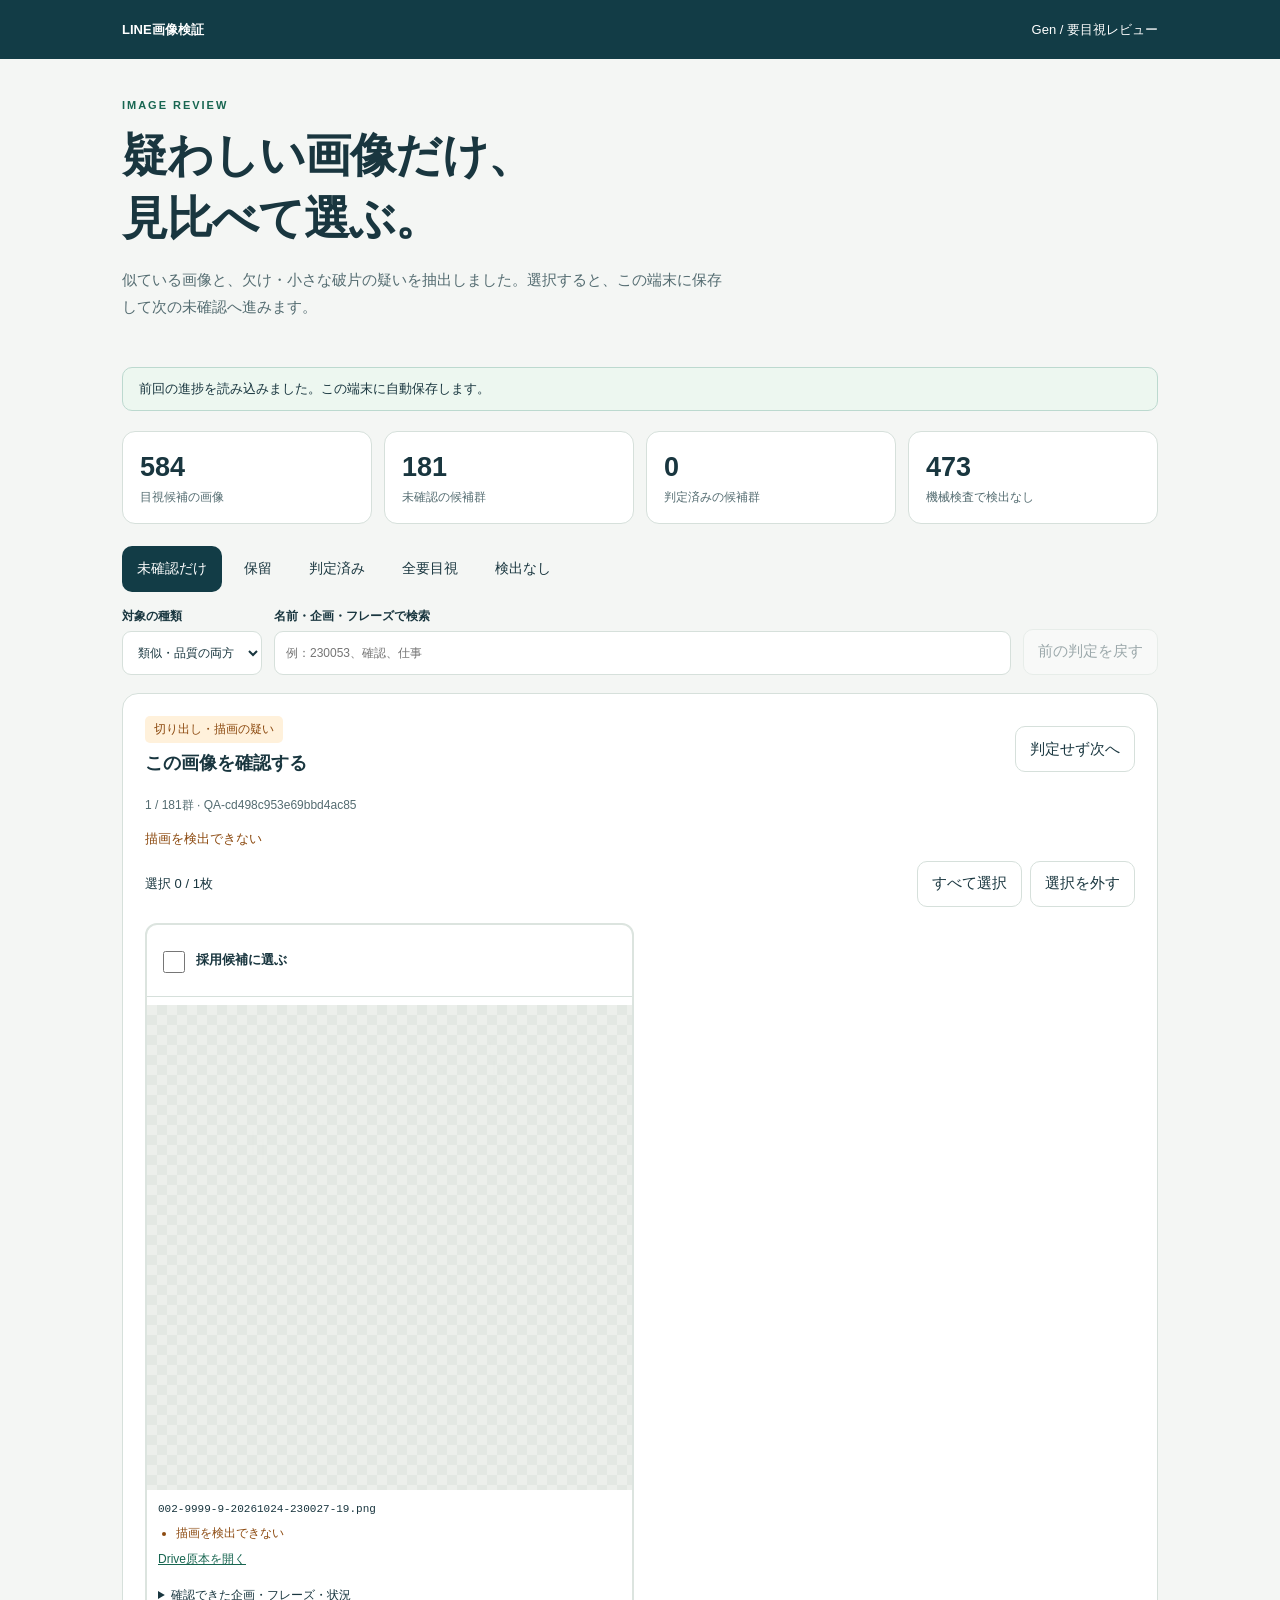
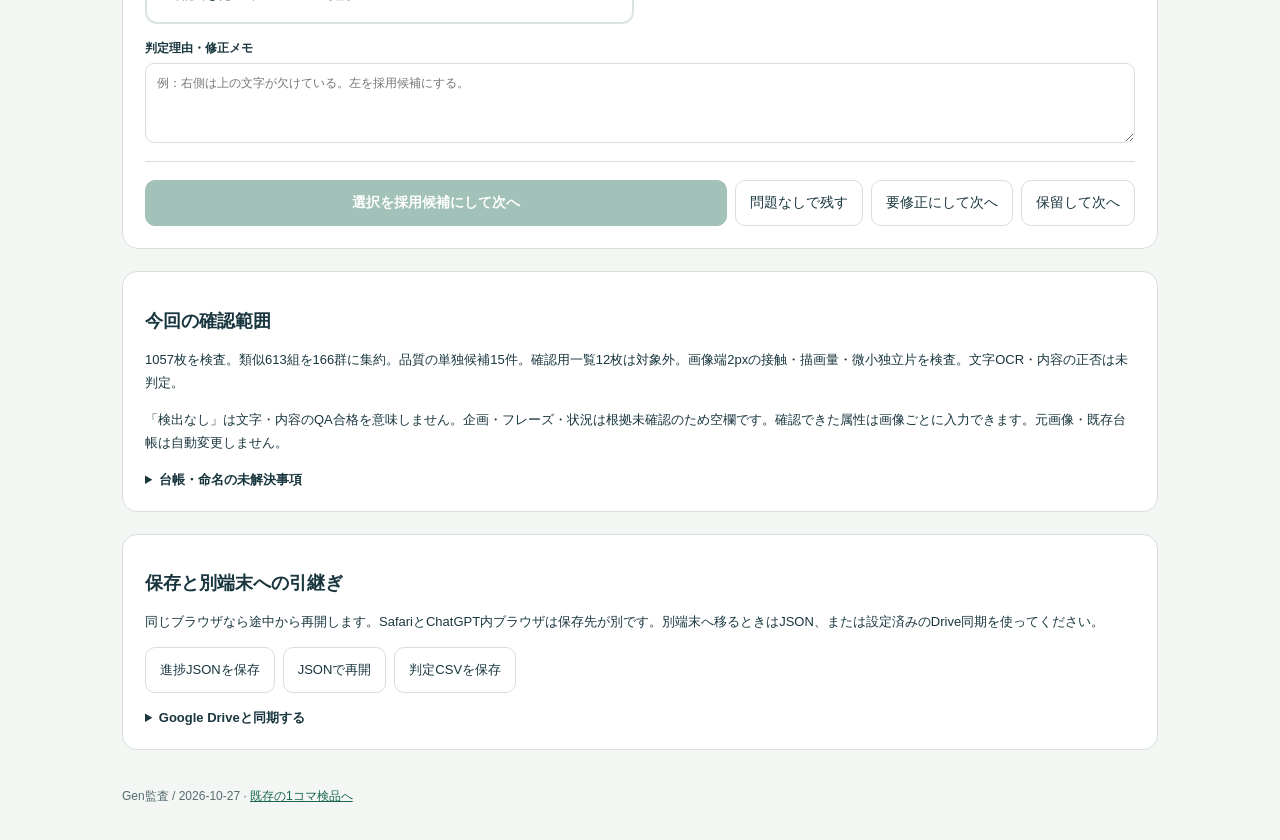
==== gen-review.html @ 4c172f68 "Add Gen exception review queue, persistent selections and conservative image triage" ====
<!doctype html>
<html lang="ja"><head><meta charset="utf-8"><meta name="viewport" content="width=device-width,initial-scale=1,viewport-fit=cover"><meta name="theme-color" content="#123c46"><meta name="description" content="Genの類似候補と切り出しの疑いだけを確認し、採用候補を選んで保存・再開する画像監査。"><title>Gen｜要目視の画像だけ確認</title><link rel="stylesheet" href="audit.css"></head>
<body><header><div class="shell head"><a href="./index.html">LINE画像検証</a><span>Gen / 要目視レビュー</span></div></header>
<main class="shell"><section class="intro"><span class="eyebrow">IMAGE REVIEW</span><h1>疑わしい画像だけ、<br>見比べて選ぶ。</h1><p>似ている画像と、欠け・小さな破片の疑いを抽出しました。選択すると、この端末に保存して次の未確認へ進みます。</p></section>
<div id="fatal" class="notice error" hidden role="alert"></div><div id="storageState" class="notice" role="status">監査データを読み込んでいます…</div>
<section id="summary" class="metrics" aria-label="監査の集計"></section>
<nav class="filters" aria-label="表示切り替え"><button data-filter="pending" aria-pressed="true">未確認だけ</button><button data-filter="hold" aria-pressed="false">保留</button><button data-filter="done" aria-pressed="false">判定済み</button><button data-filter="all" aria-pressed="false">全要目視</button><button data-filter="passed" aria-pressed="false">検出なし</button></nav>
<section class="toolbar"><label>対象の種類<select id="kind"><option value="all">類似・品質の両方</option><option value="similar">類似候補</option><option value="quality">品質の疑い</option></select></label><label class="search">名前・企画・フレーズで検索<input id="query" type="search" placeholder="例：230053、確認、仕事"></label><button id="undo" disabled>前の判定を戻す</button></section>
<div id="work" aria-live="polite"></div>
<section class="notes"><h2>今回の確認範囲</h2><p id="method"></p><p>「検出なし」は文字・内容のQA合格を意味しません。企画・フレーズ・状況は根拠未確認のため空欄です。確認できた属性は画像ごとに入力できます。元画像・既存台帳は自動変更しません。</p><details><summary>台帳・命名の未解決事項</summary><p id="metadataIssues"></p><p>画像の内容判定と、Drive ID・正式IDの名寄せは別工程です。旧名だけを理由に目視キューへ追加していません。</p></details></section>
<section class="save"><h2>保存と別端末への引継ぎ</h2><p>同じブラウザなら途中から再開します。SafariとChatGPT内ブラウザは保存先が別です。別端末へ移るときはJSON、または設定済みのDrive同期を使ってください。</p><div class="buttonrow"><button id="exportJson">進捗JSONを保存</button><button id="importJson">JSONで再開</button><button id="exportCsv">判定CSVを保存</button></div><input id="restoreFile" type="file" accept=".json,application/json" hidden>
<details><summary>Google Driveと同期する</summary><p>既存ツールのGoogle接続設定を引き継ぎます。未設定の場合はOAuthクライアントIDを入力して接続してください。接続中は判定を自動保存します。</p><label>Google OAuthクライアントID<input id="clientId" placeholder="xxxx.apps.googleusercontent.com" autocomplete="off"></label><div class="buttonrow"><button id="connect">Googleで接続</button><button id="sync" disabled>今すぐ保存</button><button id="restoreDrive" disabled>Driveの進捗と統合</button></div><p id="driveState" role="status">未接続：Driveには保存されていません。</p></details></section>
<footer>Gen監査 / 2026-10-27 · <a href="./index.html">既存の1コマ検品へ</a></footer></main>
<dialog id="zoom"><form method="dialog"><button class="close" aria-label="拡大表示を閉じる">閉じる ×</button></form><div id="zoomImage"></div><p id="zoomName"></p><a id="zoomSource" target="_blank" rel="noopener">Drive原本を開く</a><p class="small">表示は原本から作った縮小プレビューです。細部はDrive原本で確認してください。</p></dialog>
<script src="audit-core.js"></script><script src="audit-ui.js"></script><script src="https://accounts.google.com/gsi/client" async defer></script></body></html>
---- audit.css ----
:root{font-family:-apple-system,BlinkMacSystemFont,"Hiragino Kaku Gothic ProN","Noto Sans JP",sans-serif;color:#19363f;background:#f4f6f4;font-size:15px;--ink:#123c46;--accent:#186651;--muted:#546c71;--line:#d6e0db;--paper:#fff;--warn:#8c4a10}*{box-sizing:border-box}body{margin:0}button,input,select,textarea{font:inherit;color:inherit}button,a,input,select,textarea{touch-action:manipulation}button{min-height:46px;padding:10px 14px;background:#fff;border:1px solid var(--line);border-radius:10px;cursor:pointer}button:focus-visible,a:focus-visible{outline:3px solid #3aa6a0;outline-offset:3px}button:disabled{opacity:.4;cursor:not-allowed}a{color:var(--accent)}.shell{max-width:1080px;padding:0 22px;margin:auto}header{background:var(--ink);color:white}.head{display:flex;align-items:center;justify-content:space-between;min-height:59px;font-size:13px}.head a{color:white;font-weight:700;text-decoration:none}.intro{max-width:720px;padding:36px 0 22px}.eyebrow{font-size:11px;letter-spacing:.18em;color:var(--accent);font-weight:800}h1{font-size:clamp(30px,5vw,46px);line-height:1.38;letter-spacing:-.02em;margin:12px 0 15px}h2{font-size:18px}p{line-height:1.8}.intro p{color:var(--muted);max-width:600px}.notice{padding:12px 16px;border:1px solid #bcd9cf;background:#edf7f0;border-radius:10px;margin:10px 0;font-size:13px}.error{background:#fff1ef;color:#a12323;border-color:#e6a9a1}.metrics{display:grid;grid-template-columns:repeat(4,1fr);gap:12px;margin:20px 0}.metric{padding:17px;border:1px solid var(--line);background:white;border-radius:13px}.metric strong{display:block;font-size:27px;line-height:1.4;font-variant-numeric:tabular-nums}.metric span{color:var(--muted);font-size:12px}.filters{display:flex;gap:7px;flex-wrap:wrap;margin:22px 0 16px}.filters button{background:transparent;border-color:transparent;font-size:14px}.filters button[aria-pressed=true]{background:var(--ink);color:#fff}.toolbar{display:flex;gap:12px;align-items:flex-end;margin-bottom:18px}label{font-size:12px;font-weight:650;display:block}label input,label select,label textarea{display:block;width:100%;margin-top:6px;background:white;border:1px solid var(--line);border-radius:9px;padding:11px;font-weight:400;min-height:44px}label textarea{min-height:80px;resize:vertical}.search{flex:1}.review{background:white;border:1px solid var(--line);padding:22px;border-radius:16px;margin-bottom:20px}.reviewhead{display:flex;justify-content:space-between;align-items:center;gap:16px}.reviewhead h2{margin:8px 0}.small{font-size:12px;color:var(--muted);line-height:1.7}.badge{display:inline-block;padding:5px 9px;border-radius:5px;background:#edf1ee;font-size:12px}.badge.warn{background:#fff1db;color:var(--warn)}.reason{font-size:13px;color:var(--warn);margin:10px 0}.cards{display:grid;grid-template-columns:repeat(2,minmax(0,1fr));gap:12px;margin:16px 0}.asset{border:2px solid #dce4df;border-radius:12px;overflow:hidden;min-width:0;background:#fff}.asset.chosen{border-color:var(--accent);box-shadow:0 0 0 2px #d4e8dd}.asset-top{padding:9px 12px;border-bottom:1px solid var(--line);display:flex;gap:8px;align-items:center;font-size:13px;font-weight:650;cursor:pointer;min-height:46px}.asset-top input{width:22px;height:22px;accent-color:var(--accent);flex:0 0 22px}.preview{display:block;width:100%;aspect-ratio:1;position:relative;border:0;border-radius:0;padding:0;background-color:#ecefeb;background-image:linear-gradient(45deg,#e3e8e3 25%,transparent 25%),linear-gradient(-45deg,#e3e8e3 25%,transparent 25%),linear-gradient(45deg,transparent 75%,#e3e8e3 75%),linear-gradient(-45deg,transparent 75%,#e3e8e3 75%);background-size:20px 20px;background-position:0 0,0 10px,10px -10px,-10px 0}.tile{position:absolute;inset:0;background-repeat:no-repeat;background-size:800% 800%;pointer-events:none}.asset-body{padding:11px}.filename{overflow-wrap:anywhere;font-family:ui-monospace,monospace;font-size:11px;line-height:1.6}.flags{color:var(--warn);font-size:12px;padding-left:18px;margin:7px 0}.asset details{margin-top:12px;font-size:12px}.asset summary{padding:7px 0;cursor:pointer}.asset a{font-size:12px}.asset label{margin-bottom:8px}.selection-bar{display:flex;gap:8px;flex-wrap:wrap;align-items:center}.selection-bar span{margin-right:auto;font-size:13px}.actions{display:flex;gap:8px;flex-wrap:wrap;border-top:1px solid var(--line);padding-top:18px;margin-top:18px}.primary{background:var(--accent);color:white;border-color:var(--accent);font-weight:700;flex:1}.actions button{font-size:14px}.notes,.save{background:#fff;border:1px solid var(--line);padding:22px;border-radius:15px;margin:22px 0;font-size:13px}.save details,.notes details{margin-top:16px}.save summary,.notes summary{cursor:pointer;font-weight:700}.buttonrow{display:flex;gap:8px;flex-wrap:wrap}.buttonrow button{font-size:13px}.empty{text-align:center;padding:45px 20px;background:white;border:1px solid var(--line);border-radius:15px}.empty h2{font-size:25px}.done-label{color:var(--accent);font-weight:700}.listrow{display:flex;gap:15px;align-items:center;padding:14px;border-bottom:1px solid var(--line)}.listrow .preview{width:100px;flex:0 0 100px;border:1px solid var(--line);border-radius:8px}.pages{display:flex;justify-content:space-between;gap:12px;margin:18px 0}.memo{margin-top:16px}.facts{font-size:12px;color:var(--muted);margin:10px 0}.close{float:right}dialog{max-width:720px;width:95vw;border:1px solid var(--line);border-radius:15px;padding:20px}dialog::backdrop{background:#112d39b5}#zoomImage{clear:both;padding-top:10px}#zoomName{overflow-wrap:anywhere}.zoompreview{max-width:620px;margin:auto}footer{padding:16px 0 35px;font-size:12px;color:var(--muted)}[hidden]{display:none!important}@media(min-width:850px){.cards.many{grid-template-columns:repeat(3,minmax(0,1fr))}}@media(max-width:600px){.shell{padding:0 14px}.intro{padding:25px 0 8px}.metrics{grid-template-columns:repeat(2,1fr);gap:8px}.metric{padding:13px}.toolbar{flex-wrap:wrap}.toolbar .search{min-width:58%}.toolbar>button{width:100%}.review{padding:14px}.cards{gap:8px}.asset-body{padding:8px}.asset-top{padding:8px;font-size:12px}.actions{position:sticky;bottom:0;background:#fff;padding:12px 0 calc(12px + env(safe-area-inset-bottom));z-index:2}.primary{min-width:100%}.notes,.save{padding:17px}.head span{font-size:11px}.reviewhead{align-items:flex-start}.reviewhead>button{font-size:12px;padding:9px}.selection-bar button{font-size:12px;padding:8px}.filters{gap:2px}.filters button{font-size:12px;padding:9px}.buttonrow>button{flex:1}}
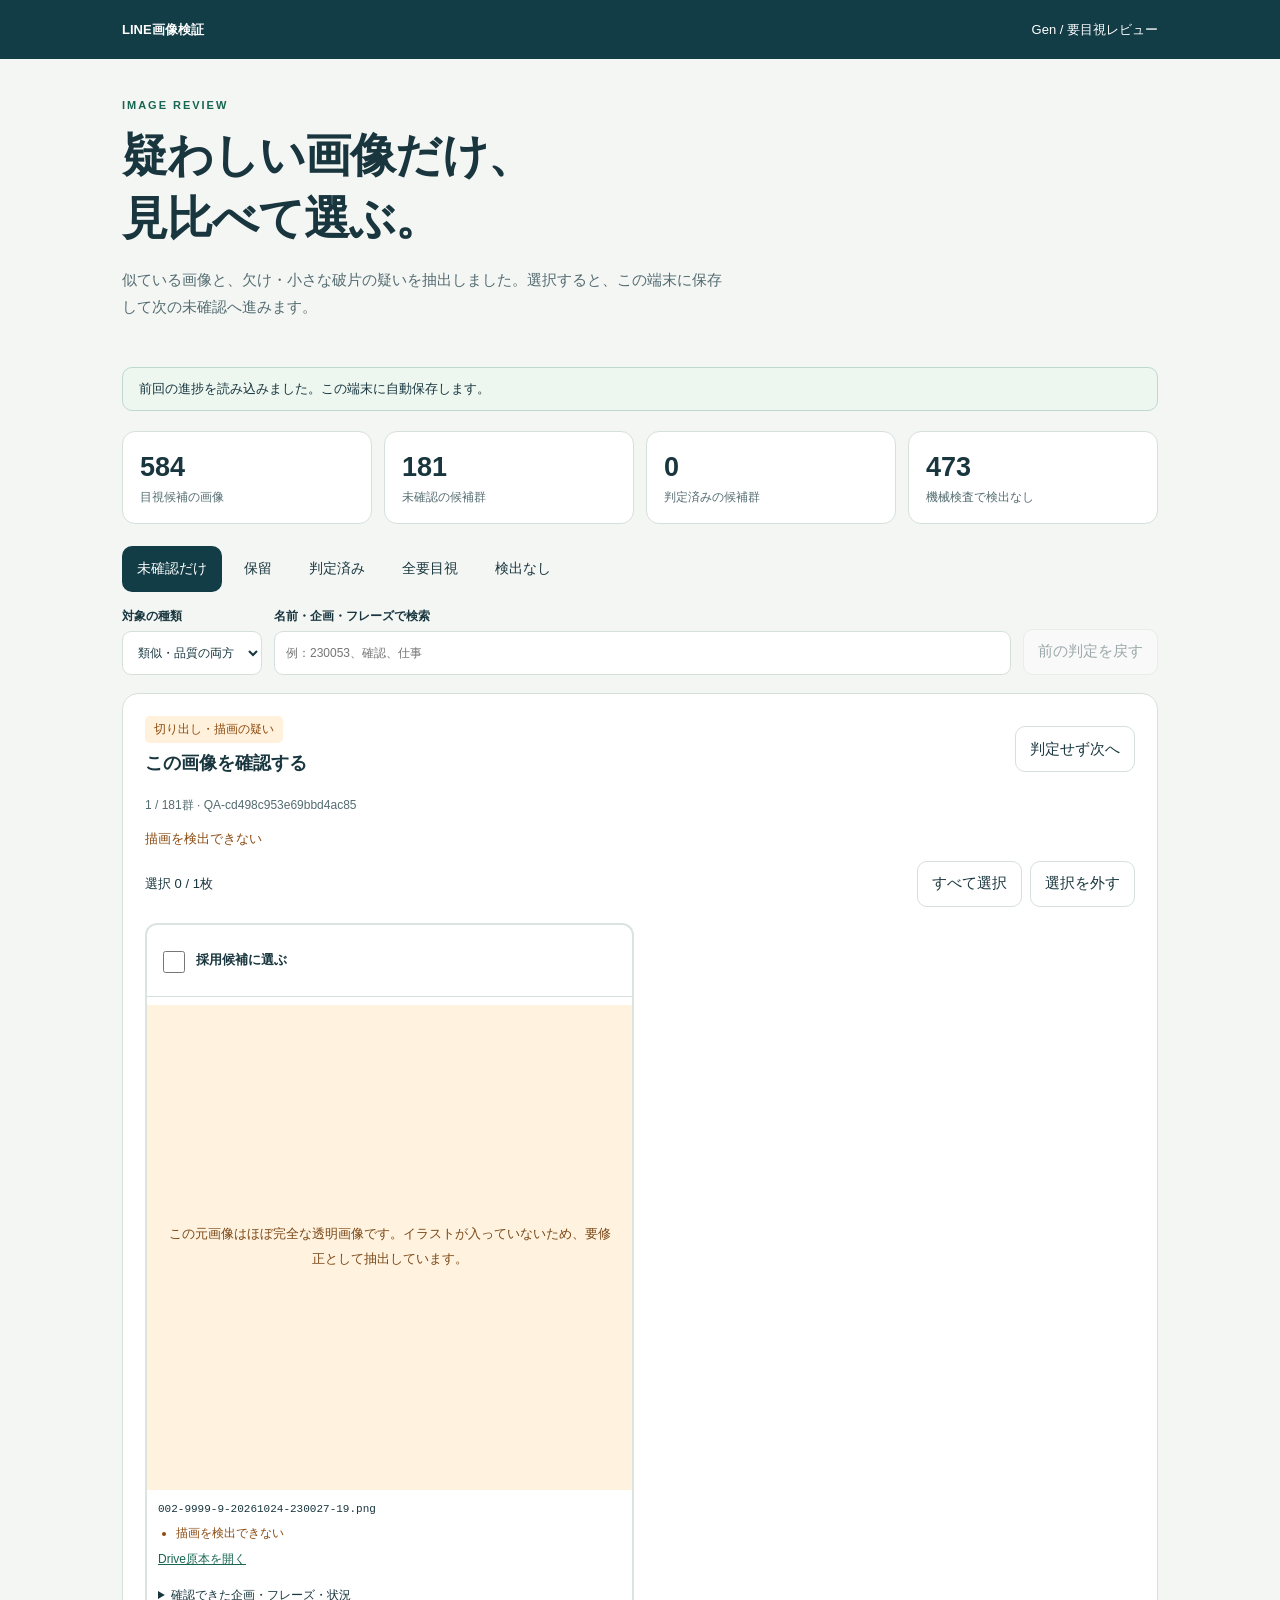
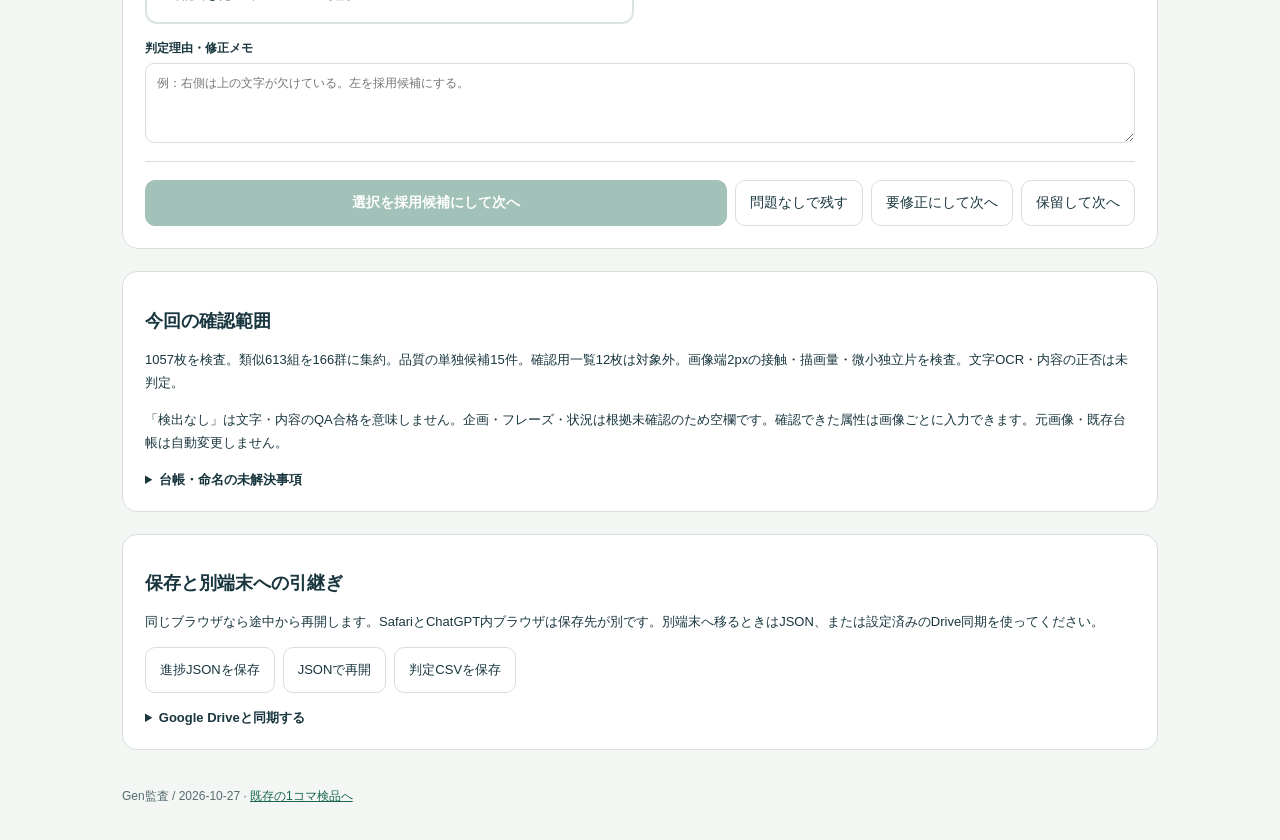
==== commit 8d497c02: "Fix blank image feedback and render explicit PNG previews with loading/error states" ====
--- a/gen-review.html
+++ b/gen-review.html
@@ -1,5 +1,5 @@
 <!doctype html>
-<html lang="ja"><head><meta charset="utf-8"><meta name="viewport" content="width=device-width,initial-scale=1,viewport-fit=cover"><meta name="theme-color" content="#123c46"><meta name="description" content="Genの類似候補と切り出しの疑いだけを確認し、採用候補を選んで保存・再開する画像監査。"><title>Gen｜要目視の画像だけ確認</title><link rel="stylesheet" href="audit.css"></head>
+<html lang="ja"><head><meta charset="utf-8"><meta name="viewport" content="width=device-width,initial-scale=1,viewport-fit=cover"><meta name="theme-color" content="#123c46"><meta name="description" content="Genの類似候補と切り出しの疑いだけを確認し、採用候補を選んで保存・再開する画像監査。"><title>Gen｜要目視の画像だけ確認</title><link rel="stylesheet" href="audit.css?v=20261027-images2"></head>
 <body><header><div class="shell head"><a href="./index.html">LINE画像検証</a><span>Gen / 要目視レビュー</span></div></header>
 <main class="shell"><section class="intro"><span class="eyebrow">IMAGE REVIEW</span><h1>疑わしい画像だけ、<br>見比べて選ぶ。</h1><p>似ている画像と、欠け・小さな破片の疑いを抽出しました。選択すると、この端末に保存して次の未確認へ進みます。</p></section>
 <div id="fatal" class="notice error" hidden role="alert"></div><div id="storageState" class="notice" role="status">監査データを読み込んでいます…</div>
@@ -12,4 +12,4 @@
 <details><summary>Google Driveと同期する</summary><p>既存ツールのGoogle接続設定を引き継ぎます。未設定の場合はOAuthクライアントIDを入力して接続してください。接続中は判定を自動保存します。</p><label>Google OAuthクライアントID<input id="clientId" placeholder="xxxx.apps.googleusercontent.com" autocomplete="off"></label><div class="buttonrow"><button id="connect">Googleで接続</button><button id="sync" disabled>今すぐ保存</button><button id="restoreDrive" disabled>Driveの進捗と統合</button></div><p id="driveState" role="status">未接続：Driveには保存されていません。</p></details></section>
 <footer>Gen監査 / 2026-10-27 · <a href="./index.html">既存の1コマ検品へ</a></footer></main>
 <dialog id="zoom"><form method="dialog"><button class="close" aria-label="拡大表示を閉じる">閉じる ×</button></form><div id="zoomImage"></div><p id="zoomName"></p><a id="zoomSource" target="_blank" rel="noopener">Drive原本を開く</a><p class="small">表示は原本から作った縮小プレビューです。細部はDrive原本で確認してください。</p></dialog>
-<script src="audit-core.js"></script><script src="audit-ui.js"></script><script src="https://accounts.google.com/gsi/client" async defer></script></body></html>
+<script src="audit-core.js?v=20261027"></script><script src="audit-images.js?v=20261027-images2"></script><script src="audit-ui.js?v=20261027-images2"></script><script src="https://accounts.google.com/gsi/client" async defer></script></body></html>
--- a/audit.css
+++ b/audit.css
@@ -1 +1,3 @@
 :root{font-family:-apple-system,BlinkMacSystemFont,"Hiragino Kaku Gothic ProN","Noto Sans JP",sans-serif;color:#19363f;background:#f4f6f4;font-size:15px;--ink:#123c46;--accent:#186651;--muted:#546c71;--line:#d6e0db;--paper:#fff;--warn:#8c4a10}*{box-sizing:border-box}body{margin:0}button,input,select,textarea{font:inherit;color:inherit}button,a,input,select,textarea{touch-action:manipulation}button{min-height:46px;padding:10px 14px;background:#fff;border:1px solid var(--line);border-radius:10px;cursor:pointer}button:focus-visible,a:focus-visible{outline:3px solid #3aa6a0;outline-offset:3px}button:disabled{opacity:.4;cursor:not-allowed}a{color:var(--accent)}.shell{max-width:1080px;padding:0 22px;margin:auto}header{background:var(--ink);color:white}.head{display:flex;align-items:center;justify-content:space-between;min-height:59px;font-size:13px}.head a{color:white;font-weight:700;text-decoration:none}.intro{max-width:720px;padding:36px 0 22px}.eyebrow{font-size:11px;letter-spacing:.18em;color:var(--accent);font-weight:800}h1{font-size:clamp(30px,5vw,46px);line-height:1.38;letter-spacing:-.02em;margin:12px 0 15px}h2{font-size:18px}p{line-height:1.8}.intro p{color:var(--muted);max-width:600px}.notice{padding:12px 16px;border:1px solid #bcd9cf;background:#edf7f0;border-radius:10px;margin:10px 0;font-size:13px}.error{background:#fff1ef;color:#a12323;border-color:#e6a9a1}.metrics{display:grid;grid-template-columns:repeat(4,1fr);gap:12px;margin:20px 0}.metric{padding:17px;border:1px solid var(--line);background:white;border-radius:13px}.metric strong{display:block;font-size:27px;line-height:1.4;font-variant-numeric:tabular-nums}.metric span{color:var(--muted);font-size:12px}.filters{display:flex;gap:7px;flex-wrap:wrap;margin:22px 0 16px}.filters button{background:transparent;border-color:transparent;font-size:14px}.filters button[aria-pressed=true]{background:var(--ink);color:#fff}.toolbar{display:flex;gap:12px;align-items:flex-end;margin-bottom:18px}label{font-size:12px;font-weight:650;display:block}label input,label select,label textarea{display:block;width:100%;margin-top:6px;background:white;border:1px solid var(--line);border-radius:9px;padding:11px;font-weight:400;min-height:44px}label textarea{min-height:80px;resize:vertical}.search{flex:1}.review{background:white;border:1px solid var(--line);padding:22px;border-radius:16px;margin-bottom:20px}.reviewhead{display:flex;justify-content:space-between;align-items:center;gap:16px}.reviewhead h2{margin:8px 0}.small{font-size:12px;color:var(--muted);line-height:1.7}.badge{display:inline-block;padding:5px 9px;border-radius:5px;background:#edf1ee;font-size:12px}.badge.warn{background:#fff1db;color:var(--warn)}.reason{font-size:13px;color:var(--warn);margin:10px 0}.cards{display:grid;grid-template-columns:repeat(2,minmax(0,1fr));gap:12px;margin:16px 0}.asset{border:2px solid #dce4df;border-radius:12px;overflow:hidden;min-width:0;background:#fff}.asset.chosen{border-color:var(--accent);box-shadow:0 0 0 2px #d4e8dd}.asset-top{padding:9px 12px;border-bottom:1px solid var(--line);display:flex;gap:8px;align-items:center;font-size:13px;font-weight:650;cursor:pointer;min-height:46px}.asset-top input{width:22px;height:22px;accent-color:var(--accent);flex:0 0 22px}.preview{display:block;width:100%;aspect-ratio:1;position:relative;border:0;border-radius:0;padding:0;background-color:#ecefeb;background-image:linear-gradient(45deg,#e3e8e3 25%,transparent 25%),linear-gradient(-45deg,#e3e8e3 25%,transparent 25%),linear-gradient(45deg,transparent 75%,#e3e8e3 75%),linear-gradient(-45deg,transparent 75%,#e3e8e3 75%);background-size:20px 20px;background-position:0 0,0 10px,10px -10px,-10px 0}.tile{position:absolute;inset:0;background-repeat:no-repeat;background-size:800% 800%;pointer-events:none}.asset-body{padding:11px}.filename{overflow-wrap:anywhere;font-family:ui-monospace,monospace;font-size:11px;line-height:1.6}.flags{color:var(--warn);font-size:12px;padding-left:18px;margin:7px 0}.asset details{margin-top:12px;font-size:12px}.asset summary{padding:7px 0;cursor:pointer}.asset a{font-size:12px}.asset label{margin-bottom:8px}.selection-bar{display:flex;gap:8px;flex-wrap:wrap;align-items:center}.selection-bar span{margin-right:auto;font-size:13px}.actions{display:flex;gap:8px;flex-wrap:wrap;border-top:1px solid var(--line);padding-top:18px;margin-top:18px}.primary{background:var(--accent);color:white;border-color:var(--accent);font-weight:700;flex:1}.actions button{font-size:14px}.notes,.save{background:#fff;border:1px solid var(--line);padding:22px;border-radius:15px;margin:22px 0;font-size:13px}.save details,.notes details{margin-top:16px}.save summary,.notes summary{cursor:pointer;font-weight:700}.buttonrow{display:flex;gap:8px;flex-wrap:wrap}.buttonrow button{font-size:13px}.empty{text-align:center;padding:45px 20px;background:white;border:1px solid var(--line);border-radius:15px}.empty h2{font-size:25px}.done-label{color:var(--accent);font-weight:700}.listrow{display:flex;gap:15px;align-items:center;padding:14px;border-bottom:1px solid var(--line)}.listrow .preview{width:100px;flex:0 0 100px;border:1px solid var(--line);border-radius:8px}.pages{display:flex;justify-content:space-between;gap:12px;margin:18px 0}.memo{margin-top:16px}.facts{font-size:12px;color:var(--muted);margin:10px 0}.close{float:right}dialog{max-width:720px;width:95vw;border:1px solid var(--line);border-radius:15px;padding:20px}dialog::backdrop{background:#112d39b5}#zoomImage{clear:both;padding-top:10px}#zoomName{overflow-wrap:anywhere}.zoompreview{max-width:620px;margin:auto}footer{padding:16px 0 35px;font-size:12px;color:var(--muted)}[hidden]{display:none!important}@media(min-width:850px){.cards.many{grid-template-columns:repeat(3,minmax(0,1fr))}}@media(max-width:600px){.shell{padding:0 14px}.intro{padding:25px 0 8px}.metrics{grid-template-columns:repeat(2,1fr);gap:8px}.metric{padding:13px}.toolbar{flex-wrap:wrap}.toolbar .search{min-width:58%}.toolbar>button{width:100%}.review{padding:14px}.cards{gap:8px}.asset-body{padding:8px}.asset-top{padding:8px;font-size:12px}.actions{position:sticky;bottom:0;background:#fff;padding:12px 0 calc(12px + env(safe-area-inset-bottom));z-index:2}.primary{min-width:100%}.notes,.save{padding:17px}.head span{font-size:11px}.reviewhead{align-items:flex-start}.reviewhead>button{font-size:12px;padding:9px}.selection-bar button{font-size:12px;padding:8px}.filters{gap:2px}.filters button{font-size:12px;padding:9px}.buttonrow>button{flex:1}}
+
+.preview-image{position:absolute;inset:0;display:block;width:100%;height:100%;object-fit:contain}.image-status{position:absolute;inset:0;display:flex;align-items:center;justify-content:center;padding:18px;background:#f1f5f1e8;color:#294a50;font-size:13px;line-height:1.9;text-align:center}.empty-image{background:#fff3e0;color:#7a4716}.preview:before{content:"";display:block;padding-top:100%}
